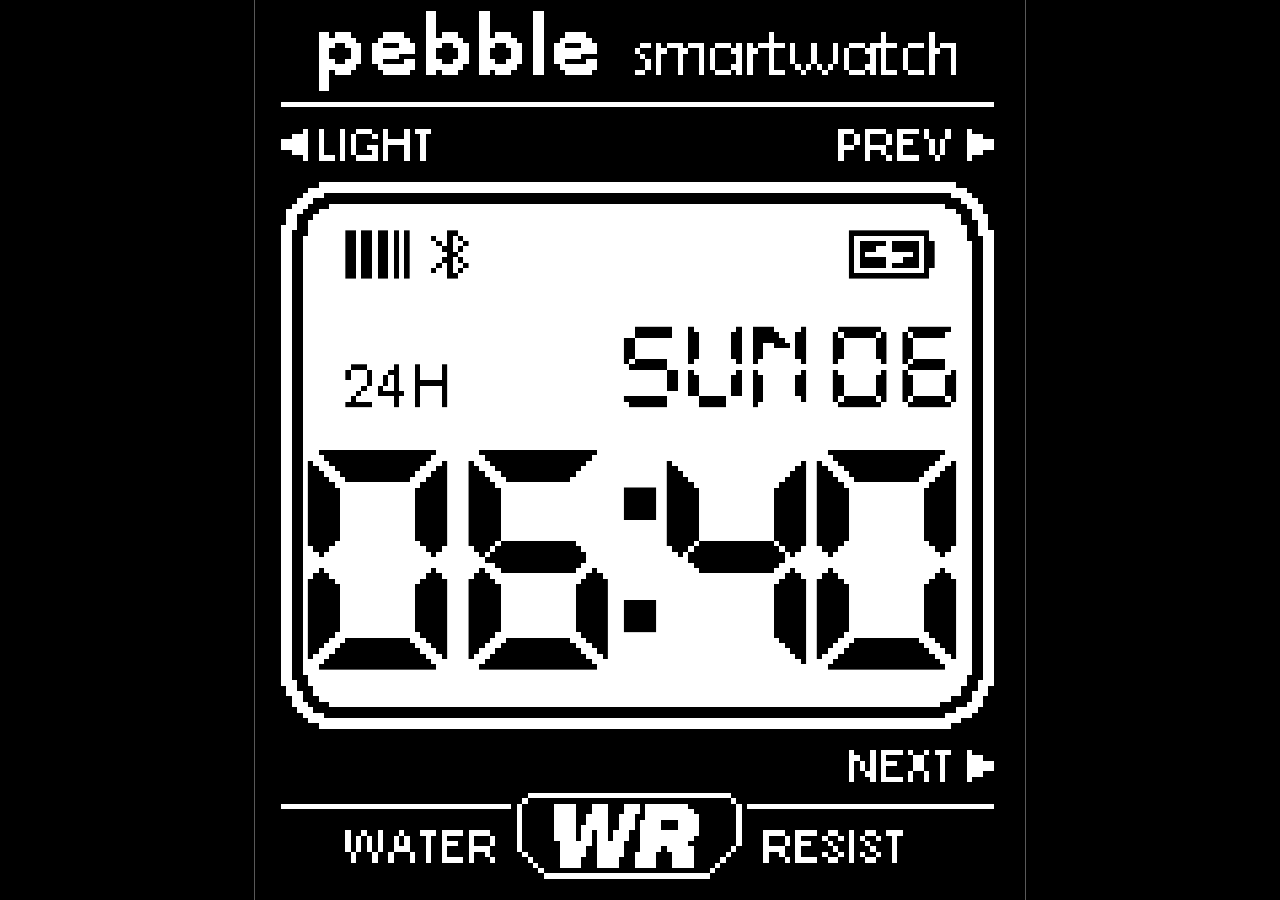
==== dashboard/index.html @ 640cef7f "Initial commit: Pebble 91Dub giant wall clock CAD, E-Ink dashboard, and Nook setup" ====
<!DOCTYPE html>
<html>
<head>
  <meta charset="utf-8">
  <title>Pebble 91Dub E-Ink Wall Clock</title>
  <meta name="viewport" content="width=device-width, initial-scale=1.0, maximum-scale=1.0, user-scalable=no">
  <meta name="apple-mobile-web-app-capable" content="yes">
  <meta name="mobile-web-app-capable" content="yes">
  <style>
/* Pebble 91Dub E-Ink Clock Stylesheet */
/* Optimized for E-Ink Pearl displays & legacy Android 2.1 WebKit */

* {
  margin: 0;
  padding: 0;
  box-sizing: border-box;
  -webkit-user-select: none;
  -moz-user-select: none;
  user-select: none;
  -webkit-touch-callout: none;
}

html, body {
  width: 100%;
  height: 100%;
  overflow: hidden;
  background-color: #000000;
  font-family: monospace, sans-serif;
}

#viewport {
  position: absolute;
  top: 0;
  left: 0;
  width: 100%;
  height: 100%;
  display: -webkit-box;
  display: -moz-box;
  display: box;
  display: flex;
  -webkit-box-pack: center;
  -moz-box-pack: center;
  justify-content: center;
  -webkit-box-align: center;
  -moz-box-align: center;
  align-items: center;
  background-color: #000000;
}

/* 4x integer scaled Pebble canvas (144x168 -> 576x672) */
#pebble-screen {
  position: relative;
  width: 576px;
  height: 672px;
  background-color: #ffffff;
  overflow: hidden;
  /* Ensure pixelated crisp edges on e-ink and high-res screens */
  image-rendering: -webkit-optimize-contrast;
  image-rendering: -moz-crisp-edges;
  image-rendering: crisp-edges;
  image-rendering: pixelated;
}

/* Background layers */
#bg-layer {
  position: absolute;
  top: 0;
  left: 0;
  width: 576px;
  height: 672px;
}

#branding-mask-layer {
  position: absolute;
  top: 0;
  left: 0;
  width: 576px;
  height: 76px;
  display: none;
}

/* Status row: Meter, Bluetooth, Battery */
#meter-layer {
  position: absolute;
  top: 172px;
  left: 68px;
  width: 48px;
  height: 36px;
}

#bluetooth-layer {
  position: absolute;
  top: 172px;
  left: 132px;
  width: 28px;
  height: 36px;
}

#battery-bar {
  position: absolute;
  top: 180px;
  left: 452px;
  width: 44px;
  height: 20px;
  background-color: #000000;
  z-index: 2;
}

#battery-icon-layer {
  position: absolute;
  top: 172px;
  left: 444px;
  width: 64px;
  height: 36px;
  z-index: 3;
}

#battery-percent-tens {
  position: absolute;
  top: 172px;
  left: 356px;
  width: 20px;
  height: 32px;
}

#battery-percent-units {
  position: absolute;
  top: 172px;
  left: 380px;
  width: 20px;
  height: 32px;
}

#battery-percent-symbol {
  position: absolute;
  top: 172px;
  left: 404px;
  width: 28px;
  height: 28px;
}

/* Time format (24H or PM) */
#time-format-layer {
  position: absolute;
  top: 272px;
  left: 68px;
  width: 76px;
  height: 32px;
  display: none;
}

/* Day & Date */
#day-name-layer {
  position: absolute;
  top: 244px;
  left: 276px;
  width: 136px;
  height: 60px;
}

#date-digit-tens {
  position: absolute;
  top: 244px;
  left: 432px;
  width: 40px;
  height: 60px;
}

#date-digit-units {
  position: absolute;
  top: 244px;
  left: 484px;
  width: 40px;
  height: 60px;
}

/* Big Time Group (Default Mode) */
#big-time-group {
  position: absolute;
  top: 0;
  left: 0;
  width: 576px;
  height: 672px;
}

#time-digit-hour-tens {
  position: absolute;
  top: 336px;
  left: 40px;
  width: 104px;
  height: 164px;
}

#time-digit-hour-units {
  position: absolute;
  top: 336px;
  left: 160px;
  width: 104px;
  height: 164px;
}

#separator-layer {
  position: absolute;
  top: 364px;
  left: 276px;
  width: 24px;
  height: 108px;
}

#time-digit-min-tens {
  position: absolute;
  top: 336px;
  left: 308px;
  width: 104px;
  height: 164px;
}

#time-digit-min-units {
  position: absolute;
  top: 336px;
  left: 420px;
  width: 104px;
  height: 164px;
}

/* Medium Time Group (Seconds Mode) */
#med-time-group {
  position: absolute;
  top: 0;
  left: 0;
  width: 576px;
  height: 672px;
  display: none;
}

#med-digit-hour-tens {
  position: absolute;
  top: 352px;
  left: 48px;
  width: 80px;
  height: 128px;
}

#med-digit-hour-units {
  position: absolute;
  top: 352px;
  left: 140px;
  width: 80px;
  height: 128px;
}

#med-separator-layer {
  position: absolute;
  top: 372px;
  left: 228px;
  width: 20px;
  height: 104px;
}

#med-digit-min-tens {
  position: absolute;
  top: 352px;
  left: 260px;
  width: 80px;
  height: 128px;
}

#med-digit-min-units {
  position: absolute;
  top: 352px;
  left: 348px;
  width: 80px;
  height: 128px;
}

#sec-digit-tens {
  position: absolute;
  top: 416px;
  left: 436px;
  width: 40px;
  height: 60px;
}

#sec-digit-units {
  position: absolute;
  top: 416px;
  left: 484px;
  width: 40px;
  height: 60px;
}

/* Invert / "Junkie Mode" */
.inverted {
  -webkit-filter: invert(100%);
  -moz-filter: invert(100%);
  -o-filter: invert(100%);
  -ms-filter: invert(100%);
  filter: invert(100%);
}

/* Anti-Ghosting Flash Screen */
#eink-flash {
  position: absolute;
  top: 0;
  left: 0;
  width: 100%;
  height: 100%;
  background-color: #ffffff;
  z-index: 999;
  display: none;
}

/* Settings Touch Drawer */
#settings-panel {
  position: absolute;
  top: 0;
  left: 0;
  width: 100%;
  background: #ffffff;
  color: #000000;
  border-bottom: 4px solid #000000;
  padding: 16px;
  z-index: 100;
  display: none;
  font-size: 18px;
  box-shadow: 0 4px 10px rgba(0,0,0,0.5);
}

#settings-panel h2 {
  font-size: 22px;
  text-align: center;
  margin-bottom: 12px;
  border-bottom: 2px solid #000;
  padding-bottom: 6px;
}

.setting-row {
  display: flex;
  justify-content: space-between;
  align-items: center;
  margin-bottom: 12px;
}

.setting-btn {
  background: #ffffff;
  color: #000000;
  border: 2px solid #000000;
  padding: 8px 14px;
  font-size: 16px;
  font-weight: bold;
  cursor: pointer;
}

.setting-btn.active {
  background: #000000;
  color: #ffffff;
}

.close-btn {
  width: 100%;
  margin-top: 10px;
  background: #000000;
  color: #ffffff;
  border: none;
  padding: 10px;
  font-size: 18px;
  font-weight: bold;
  cursor: pointer;
}

/* Tap targets for touching Nook screen */
#top-touch-bar {
  position: absolute;
  top: 0;
  left: 0;
  width: 100%;
  height: 60px;
  z-index: 50;
  cursor: pointer;
}

#bottom-touch-bar {
  position: absolute;
  bottom: 0;
  left: 0;
  width: 100%;
  height: 60px;
  z-index: 50;
  cursor: pointer;
}

</style>
</head>
<body>
  <div id="viewport">
    <!-- Tap triggers -->
    <div id="top-touch-bar" title="Tap for Settings"></div>
    <div id="bottom-touch-bar" title="Tap to Clear E-Ink Ghosting"></div>

    <!-- 4x Scaled Pebble Watch Screen -->
    <div id="pebble-screen">
      <!-- Background & Branding -->
      <img id="bg-layer" src="assets/images/background.png" alt="Background">
      <img id="branding-mask-layer" src="assets/images/branding-mask.png" alt="Branding Mask">

      <!-- Status Bar -->
      <img id="meter-layer" src="assets/images/icon_meter.png" alt="Meter">
      <img id="bluetooth-layer" src="assets/images/icon_bluetooth.png" alt="Bluetooth">
      <div id="battery-bar"></div>
      <img id="battery-icon-layer" src="assets/images/icon_battery.png" alt="Battery">
      <img id="battery-percent-tens" src="assets/images/tiny_1.png" alt="Bat Tens">
      <img id="battery-percent-units" src="assets/images/tiny_0.png" alt="Bat Units">
      <img id="battery-percent-symbol" src="assets/images/tiny_percent.png" alt="%">

      <!-- Time Format & Date -->
      <img id="time-format-layer" src="assets/images/time_format_24H.png" alt="Time Format">
      <img id="day-name-layer" src="assets/images/day_mon.png" alt="Day">
      <img id="date-digit-tens" src="assets/images/datenum_0.png" alt="Date Tens">
      <img id="date-digit-units" src="assets/images/datenum_1.png" alt="Date Units">

      <!-- Big Digits (Standard Mode) -->
      <div id="big-time-group">
        <img id="time-digit-hour-tens" src="assets/images/num_1.png" alt="H1">
        <img id="time-digit-hour-units" src="assets/images/num_2.png" alt="H2">
        <img id="separator-layer" src="assets/images/separator.png" alt=":">
        <img id="time-digit-min-tens" src="assets/images/num_3.png" alt="M1">
        <img id="time-digit-min-units" src="assets/images/num_4.png" alt="M2">
      </div>

      <!-- Medium Digits & Seconds (Seconds Mode) -->
      <div id="med-time-group">
        <img id="med-digit-hour-tens" src="assets/images/med-1.png" alt="Med H1">
        <img id="med-digit-hour-units" src="assets/images/med-2.png" alt="Med H2">
        <img id="med-separator-layer" src="assets/images/med-separator.png" alt=":">
        <img id="med-digit-min-tens" src="assets/images/med-3.png" alt="Med M1">
        <img id="med-digit-min-units" src="assets/images/med-4.png" alt="Med M2">
        <img id="sec-digit-tens" src="assets/images/sm-0.png" alt="S1">
        <img id="sec-digit-units" src="assets/images/sm-0.png" alt="S2">
      </div>
    </div>

    <!-- Waveform Anti-Ghosting Flash Screen -->
    <div id="eink-flash"></div>

    <!-- Settings Touch Panel -->
    <div id="settings-panel">
      <h2>91Dub Clock Settings</h2>
      
      <div class="setting-row">
        <span>Time Format:</span>
        <div>
          <button id="btn-format-12" class="setting-btn">12H</button>
          <button id="btn-format-24" class="setting-btn active">24H</button>
        </div>
      </div>

      <div class="setting-row">
        <span>Seconds Display:</span>
        <div>
          <button id="btn-seconds-off" class="setting-btn active">Off</button>
          <button id="btn-seconds-on" class="setting-btn">On</button>
        </div>
      </div>

      <div class="setting-row">
        <span>Colon Separator:</span>
        <div>
          <button id="btn-colon-solid" class="setting-btn active">Solid</button>
          <button id="btn-colon-blink" class="setting-btn">Blink</button>
        </div>
      </div>

      <div class="setting-row">
        <span>Color Theme:</span>
        <div>
          <button id="btn-invert-off" class="setting-btn active">Normal</button>
          <button id="btn-invert-on" class="setting-btn">Invert</button>
        </div>
      </div>

      <div class="setting-row">
        <span>Pebble Logo:</span>
        <div>
          <button id="btn-brand-show" class="setting-btn active">Show</button>
          <button id="btn-brand-hide" class="setting-btn">Hide</button>
        </div>
      </div>

      <div class="setting-row">
        <span>Anti-Ghosting:</span>
        <button id="btn-force-clear" class="setting-btn">Clear Screen Now</button>
      </div>

      <button id="close-settings-btn" class="close-btn">Done / Save</button>
    </div>
  </div>

  <script>
window.EMBEDDED_ASSETS = {
  "background-invert.png": "[data-uri]",
  "background.png": "[data-uri]",
  "branding-mask-invert.png": "[data-uri]",
  "branding-mask.png": "[data-uri]",
  "datenum_0.png": "[data-uri]",
  "datenum_1.png": "[data-uri]",
  "datenum_2.png": "[data-uri]",
  "datenum_3.png": "[data-uri]",
  "datenum_4.png": "[data-uri]",
  "datenum_5.png": "[data-uri]",
  "datenum_6.png": "[data-uri]",
  "datenum_7.png": "[data-uri]",
  "datenum_8.png": "[data-uri]",
  "datenum_9.png": "[data-uri]",
  "day_fri.png": "[data-uri]",
  "day_mon.png": "[data-uri]",
  "day_sat.png": "[data-uri]",
  "day_sun.png": "[data-uri]",
  "day_thu.png": "[data-uri]",
  "day_tue.png": "[data-uri]",
  "day_wed.png": "[data-uri]",
  "icon_battery.png": "[data-uri]",
  "icon_battery_charge.png": "[data-uri]",
  "icon_bluetooth.png": "[data-uri]",
  "icon_mail.png": "[data-uri]",
  "icon_meter.png": "[data-uri]",
  "med-0.png": "[data-uri]",
  "med-1.png": "[data-uri]",
  "med-2.png": "[data-uri]",
  "med-3.png": "[data-uri]",
  "med-4.png": "[data-uri]",
  "med-5.png": "[data-uri]",
  "med-6.png": "[data-uri]",
  "med-7.png": "[data-uri]",
  "med-8.png": "[data-uri]",
  "med-9.png": "[data-uri]",
  "med-separator.png": "[data-uri]",
  "menu_icon_91w.png": "[data-uri]",
  "num_0.png": "[data-uri]",
  "num_1.png": "[data-uri]",
  "num_2.png": "[data-uri]",
  "num_3.png": "[data-uri]",
  "num_4.png": "[data-uri]",
  "num_5.png": "[data-uri]",
  "num_6.png": "[data-uri]",
  "num_7.png": "[data-uri]",
  "num_8.png": "[data-uri]",
  "num_9.png": "[data-uri]",
  "separator.png": "[data-uri]",
  "sm-0.png": "[data-uri]",
  "sm-1.png": "[data-uri]",
  "sm-2.png": "[data-uri]",
  "sm-3.png": "[data-uri]",
  "sm-4.png": "[data-uri]",
  "sm-5.png": "[data-uri]",
  "sm-6.png": "[data-uri]",
  "sm-7.png": "[data-uri]",
  "sm-8.png": "[data-uri]",
  "sm-9.png": "[data-uri]",
  "time_format_24H.png": "[data-uri]",
  "time_format_PM.png": "[data-uri]",
  "tiny_0.png": "[data-uri]",
  "tiny_1.png": "[data-uri]",
  "tiny_2.png": "[data-uri]",
  "tiny_3.png": "[data-uri]",
  "tiny_4.png": "[data-uri]",
  "tiny_5.png": "[data-uri]",
  "tiny_6.png": "[data-uri]",
  "tiny_7.png": "[data-uri]",
  "tiny_8.png": "[data-uri]",
  "tiny_9.png": "[data-uri]",
  "tiny_percent.png": "[data-uri]",
};

/**
 * Pebble 91Dub E-Ink Clock Engine
 * Pure ES3/ES5 JavaScript - Compatible with Android 2.1 Eclair & modern browsers
 */

(function () {
  'use strict';

  // Config & State
  var settings = {
    is24h: true,
    showSeconds: false,
    blinkColon: false, // Default false for e-ink power saving
    invert: false,
    brandingMask: false, // false = show "PEBBLE" logo
    ghostClearMinutes: 30, // Periodic anti-ghosting waveform refresh
    batteryPercent: 100,
    isCharging: false
  };

  // Asset path resolver (overridden if ASSETS_MAP is provided)
  function getAsset(name) {
    if (window.EMBEDDED_ASSETS && window.EMBEDDED_ASSETS[name]) {
      return window.EMBEDDED_ASSETS[name];
    }
    return 'assets/images/' + name;
  }

  // Load settings from localStorage
  function loadSettings() {
    try {
      if (window.localStorage) {
        var saved = localStorage.getItem('pebble_91dub_settings');
        if (saved) {
          var parsed = JSON.parse(saved);
          for (var key in parsed) {
            if (parsed.hasOwnProperty(key)) {
              settings[key] = parsed[key];
            }
          }
        }
      }
    } catch (e) {
      // Ignore localStorage errors in restricted webviews
    }
  }

  function saveSettings() {
    try {
      if (window.localStorage) {
        localStorage.setItem('pebble_91dub_settings', JSON.stringify(settings));
      }
    } catch (e) {
      // Ignore
    }
  }

  // DOM Elements cache
  var el = {};
  function cacheElements() {
    el.screen = document.getElementById('pebble-screen');
    el.bg = document.getElementById('bg-layer');
    el.brandingMask = document.getElementById('branding-mask-layer');
    el.meter = document.getElementById('meter-layer');
    el.bluetooth = document.getElementById('bluetooth-layer');
    el.batteryBar = document.getElementById('battery-bar');
    el.batteryIcon = document.getElementById('battery-icon-layer');
    el.batTens = document.getElementById('battery-percent-tens');
    el.batUnits = document.getElementById('battery-percent-units');
    el.batSymbol = document.getElementById('battery-percent-symbol');
    el.timeFormat = document.getElementById('time-format-layer');
    el.dayName = document.getElementById('day-name-layer');
    el.dateTens = document.getElementById('date-digit-tens');
    el.dateUnits = document.getElementById('date-digit-units');

    // Big time
    el.bigGroup = document.getElementById('big-time-group');
    el.hourTens = document.getElementById('time-digit-hour-tens');
    el.hourUnits = document.getElementById('time-digit-hour-units');
    el.separator = document.getElementById('separator-layer');
    el.minTens = document.getElementById('time-digit-min-tens');
    el.minUnits = document.getElementById('time-digit-min-units');

    // Medium time (Seconds mode)
    el.medGroup = document.getElementById('med-time-group');
    el.medHourTens = document.getElementById('med-digit-hour-tens');
    el.medHourUnits = document.getElementById('med-digit-hour-units');
    el.medSeparator = document.getElementById('med-separator-layer');
    el.medMinTens = document.getElementById('med-digit-min-tens');
    el.medMinUnits = document.getElementById('med-digit-min-units');
    el.secTens = document.getElementById('sec-digit-tens');
    el.secUnits = document.getElementById('sec-digit-units');

    el.einkFlash = document.getElementById('eink-flash');
    el.settingsPanel = document.getElementById('settings-panel');
  }

  var dayNames = ['sun', 'mon', 'tue', 'wed', 'thu', 'fri', 'sat'];

  // Apply visual theme & static graphics
  function applyTheme() {
    var bgFile = settings.invert ? 'background-invert.png' : 'background.png';
    var maskFile = settings.invert ? 'branding-mask-invert.png' : 'branding-mask.png';

    el.bg.src = getAsset(bgFile);
    el.brandingMask.src = getAsset(maskFile);
    el.brandingMask.style.display = settings.brandingMask ? 'block' : 'none';

    el.meter.src = getAsset('icon_meter.png');
    el.bluetooth.src = getAsset('icon_bluetooth.png');
    el.batSymbol.src = getAsset('tiny_percent.png');

    el.separator.src = getAsset('separator.png');
    el.medSeparator.src = getAsset('med-separator.png');

    if (settings.invert) {
      el.batteryBar.style.backgroundColor = '#ffffff';
    } else {
      el.batteryBar.style.backgroundColor = '#000000';
    }

    if (settings.showSeconds) {
      el.bigGroup.style.display = 'none';
      el.medGroup.style.display = 'block';
    } else {
      el.bigGroup.style.display = 'block';
      el.medGroup.style.display = 'none';
    }
  }

  // Update battery graphic
  function updateBatteryUI() {
    var pct = settings.batteryPercent;
    var charging = settings.isCharging;

    el.batteryIcon.src = getAsset(charging ? 'icon_battery_charge.png' : 'icon_battery.png');

    // Draw battery fill bar (up to 44px wide at 4x scale)
    var barWidth = Math.round((pct / 100.0) * 44);
    el.batteryBar.style.width = barWidth + 'px';

    if (pct >= 100) {
      el.batTens.style.display = 'none';
      el.batUnits.style.display = 'none';
      el.batSymbol.style.display = 'none';
      el.batteryBar.style.display = 'block';
    } else {
      el.batTens.style.display = 'block';
      el.batUnits.style.display = 'block';
      el.batSymbol.style.display = 'block';
      el.batTens.src = getAsset('tiny_' + Math.floor(pct / 10) + '.png');
      el.batUnits.src = getAsset('tiny_' + (pct % 10) + '.png');
      el.batteryBar.style.display = 'block';
    }
  }

  // Check battery API if supported
  function initBattery() {
    try {
      if (navigator.getBattery) {
        navigator.getBattery().then(function (battery) {
          function onBatChange() {
            settings.batteryPercent = Math.round(battery.level * 100);
            settings.isCharging = battery.charging;
            updateBatteryUI();
          }
          onBatChange();
          battery.addEventListener('levelchange', onBatChange);
          battery.addEventListener('chargingchange', onBatChange);
        });
      } else {
        updateBatteryUI();
      }
    } catch (e) {
      updateBatteryUI();
    }
  }

  var lastMinute = -1;
  var lastDay = -1;
  var lastHour = -1;

  // Clock Update Routine
  function updateClock() {
    var now = new Date();
    var hours = now.getHours();
    var minutes = now.getMinutes();
    var seconds = now.getSeconds();
    var dayOfWeek = now.getDay();
    var dateNum = now.getDate();

    // 1. Update Day and Date if changed
    if (dateNum !== lastDay) {
      el.dayName.src = getAsset('day_' + dayNames[dayOfWeek] + '.png');
      el.dateTens.src = getAsset('datenum_' + Math.floor(dateNum / 10) + '.png');
      el.dateUnits.src = getAsset('datenum_' + (dateNum % 10) + '.png');
      lastDay = dateNum;
    }

    // 2. Format Hour
    var displayHour = hours;
    var isPM = hours >= 12;

    if (!settings.is24h) {
      displayHour = hours % 12;
      if (displayHour === 0) {
        displayHour = 12;
      }
      if (isPM) {
        el.timeFormat.src = getAsset('time_format_PM.png');
        el.timeFormat.style.display = 'block';
      } else {
        el.timeFormat.style.display = 'none';
      }
    } else {
      el.timeFormat.src = getAsset('time_format_24H.png');
      el.timeFormat.style.display = 'block';
    }

    // 3. Render Digits
    var hTens = Math.floor(displayHour / 10);
    var hUnits = displayHour % 10;
    var mTens = Math.floor(minutes / 10);
    var mUnits = minutes % 10;
    var sTens = Math.floor(seconds / 10);
    var sUnits = seconds % 10;

    if (settings.showSeconds) {
      // Medium layout
      if (!settings.is24h && hTens === 0) {
        el.medHourTens.style.display = 'none';
      } else {
        el.medHourTens.src = getAsset('med-' + hTens + '.png');
        el.medHourTens.style.display = 'block';
      }
      el.medHourUnits.src = getAsset('med-' + hUnits + '.png');
      el.medMinTens.src = getAsset('med-' + mTens + '.png');
      el.medMinUnits.src = getAsset('med-' + mUnits + '.png');

      el.secTens.src = getAsset('sm-' + sTens + '.png');
      el.secUnits.src = getAsset('sm-' + sUnits + '.png');

      if (settings.blinkColon) {
        el.medSeparator.style.visibility = (seconds % 2 === 0) ? 'visible' : 'hidden';
      } else {
        el.medSeparator.style.visibility = 'visible';
      }
    } else {
      // Big bold layout
      if (!settings.is24h && hTens === 0) {
        el.hourTens.style.display = 'none';
      } else {
        el.hourTens.src = getAsset('num_' + hTens + '.png');
        el.hourTens.style.display = 'block';
      }
      el.hourUnits.src = getAsset('num_' + hUnits + '.png');
      el.minTens.src = getAsset('num_' + mTens + '.png');
      el.minUnits.src = getAsset('num_' + mUnits + '.png');

      if (settings.blinkColon) {
        el.separator.style.visibility = (seconds % 2 === 0) ? 'visible' : 'hidden';
      } else {
        el.separator.style.visibility = 'visible';
      }
    }

    lastMinute = minutes;
    lastHour = hours;

    // Periodic Anti-Ghosting E-Ink Refresh Check
    if (settings.ghostClearMinutes > 0 && minutes % settings.ghostClearMinutes === 0 && seconds === 0) {
      triggerEinkClear();
    }
  }

  // Anti-Ghosting E-Ink Waveform Flasher
  function triggerEinkClear() {
    if (!el.einkFlash) return;
    el.einkFlash.style.backgroundColor = '#000000';
    el.einkFlash.style.display = 'block';

    setTimeout(function () {
      el.einkFlash.style.backgroundColor = '#ffffff';
      setTimeout(function () {
        el.einkFlash.style.display = 'none';
      }, 150);
    }, 150);
  }

  // Timer loop scheduler
  var timerId = null;
  function scheduleNextTick() {
    if (timerId) {
      clearTimeout(timerId);
      timerId = null;
    }

    updateClock();

    if (settings.showSeconds || settings.blinkColon) {
      // 1-second interval
      var now = new Date();
      var delay = 1000 - now.getMilliseconds();
      timerId = setTimeout(scheduleNextTick, delay);
    } else {
      // Minute-aligned interval: wake up right on :00 seconds!
      var now = new Date();
      var msUntilNextMinute = (60 - now.getSeconds()) * 1000 - now.getMilliseconds() + 50;
      timerId = setTimeout(scheduleNextTick, msUntilNextMinute);
    }
  }

  // Responsive scaler: scales 576x672 to fit any screen
  function handleResize() {
    var vw = window.innerWidth || document.documentElement.clientWidth || 600;
    var vh = window.innerHeight || document.documentElement.clientHeight || 800;

    var scaleX = vw / 576;
    var scaleY = vh / 672;
    var scale = Math.min(scaleX, scaleY);

    // If screen is approximately 600x800, use exact 1.0 (4x Pebble pixels)
    if (vw >= 576 && vh >= 672 && Math.abs(scale - 1.0) < 0.2) {
      scale = 1.0;
    }

    var styleStr = 'scale(' + scale + ')';
    el.screen.style.webkitTransform = styleStr;
    el.screen.style.mozTransform = styleStr;
    el.screen.style.msTransform = styleStr;
    el.screen.style.transform = styleStr;
    el.screen.style.webkitTransformOrigin = 'center center';
    el.screen.style.transformOrigin = 'center center';
  }

  // Settings UI Interaction
  function initSettingsUI() {
    var topBar = document.getElementById('top-touch-bar');
    var bottomBar = document.getElementById('bottom-touch-bar');
    var closeBtn = document.getElementById('close-settings-btn');

    if (topBar) {
      topBar.onclick = function () {
        el.settingsPanel.style.display = 'block';
      };
    }

    if (bottomBar) {
      bottomBar.onclick = function () {
        triggerEinkClear();
      };
    }

    if (closeBtn) {
      closeBtn.onclick = function () {
        el.settingsPanel.style.display = 'none';
        saveSettings();
        applyTheme();
        scheduleNextTick();
      };
    }

    // Bind setting toggle buttons
    bindToggle('btn-format-12', 'btn-format-24', function (isA) {
      settings.is24h = !isA;
      updateClock();
    }, !settings.is24h);

    bindToggle('btn-seconds-off', 'btn-seconds-on', function (isA) {
      settings.showSeconds = !isA;
      applyTheme();
      scheduleNextTick();
    }, !settings.showSeconds);

    bindToggle('btn-colon-solid', 'btn-colon-blink', function (isA) {
      settings.blinkColon = !isA;
      scheduleNextTick();
    }, !settings.blinkColon);

    bindToggle('btn-invert-off', 'btn-invert-on', function (isA) {
      settings.invert = !isA;
      applyTheme();
      updateBatteryUI();
    }, !settings.invert);

    bindToggle('btn-brand-show', 'btn-brand-hide', function (isA) {
      settings.brandingMask = !isA;
      applyTheme();
    }, !settings.brandingMask);

    var clearBtn = document.getElementById('btn-force-clear');
    if (clearBtn) {
      clearBtn.onclick = function () {
        triggerEinkClear();
      };
    }
  }

  function bindToggle(idA, idB, callback, initIsA) {
    var btnA = document.getElementById(idA);
    var btnB = document.getElementById(idB);
    if (!btnA || !btnB) return;

    function setUI(isA) {
      if (isA) {
        btnA.className = 'setting-btn active';
        btnB.className = 'setting-btn';
      } else {
        btnA.className = 'setting-btn';
        btnB.className = 'setting-btn active';
      }
    }

    setUI(initIsA);

    btnA.onclick = function () {
      setUI(true);
      callback(true);
    };
    btnB.onclick = function () {
      setUI(false);
      callback(false);
    };
  }

  // Initialization
  function init() {
    loadSettings();
    cacheElements();
    applyTheme();
    initBattery();
    initSettingsUI();
    handleResize();

    window.onresize = handleResize;

    // Start tick loop
    scheduleNextTick();
  }

  if (document.readyState === 'complete' || document.readyState === 'loaded') {
    init();
  } else {
    window.onload = init;
  }

})();

</script>
</body>
</html>
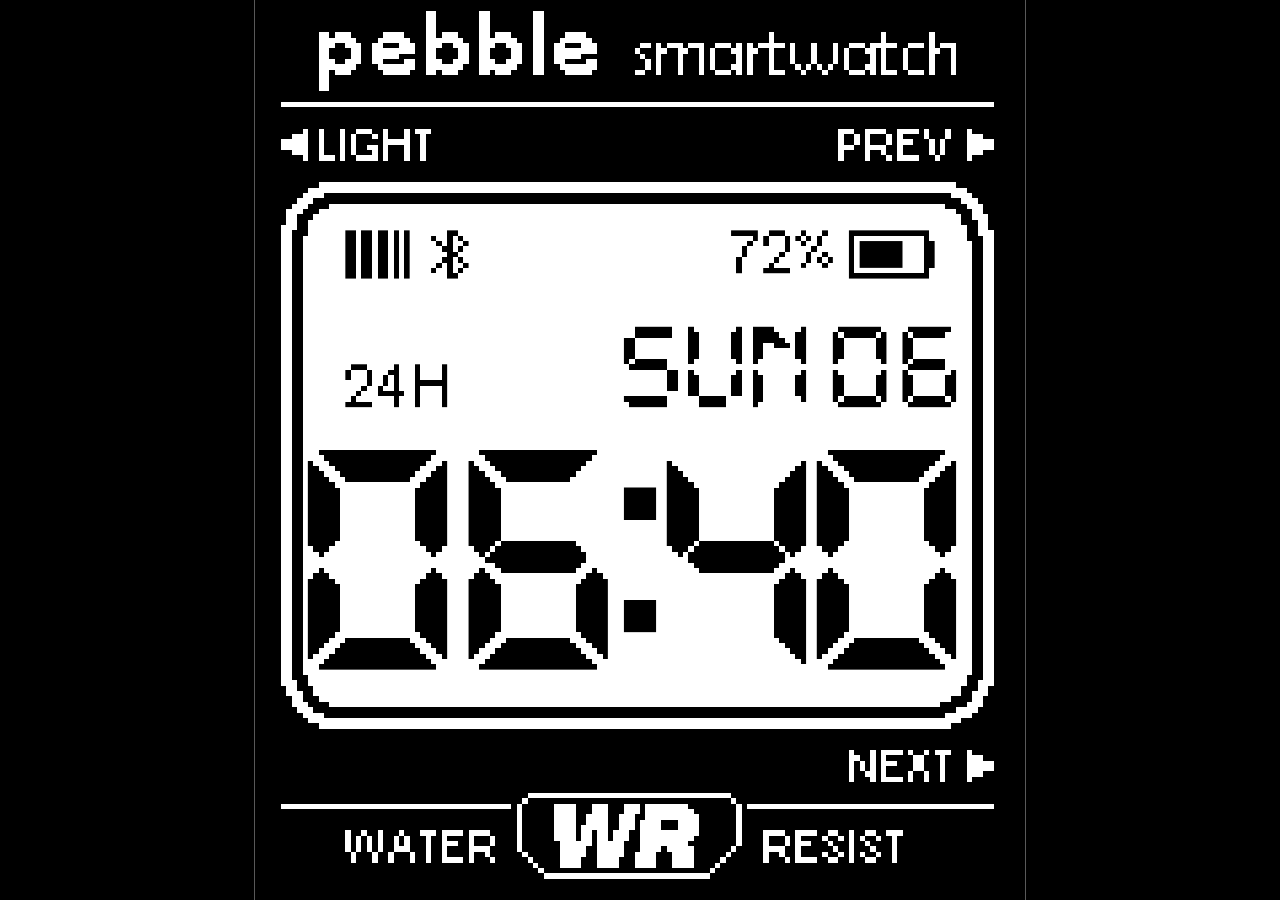
==== commit 20858eb4: "feat(clock): implement day countdown battery mode, fix battery bar z-index, update ADB docs and add " ====
--- a/dashboard/index.html
+++ b/dashboard/index.html
@@ -103,7 +103,7 @@
   width: 44px;
   height: 20px;
   background-color: #000000;
-  z-index: 2;
+  z-index: 4;
 }
 
 #battery-icon-layer {
@@ -587,6 +587,7 @@
     invert: false,
     brandingMask: false, // false = show "PEBBLE" logo
     ghostClearMinutes: 30, // Periodic anti-ghosting waveform refresh
+    batteryMode: 'day_countdown', // 'day_countdown' (00:00=100%, 12:00=50%), 'manual', or 'hardware'
     batteryPercent: 100,
     isCharging: false
   };
@@ -599,7 +600,18 @@
     return 'assets/images/' + name;
   }
 
-  // Load settings from localStorage
+  // Calculate remaining percentage of day (00:00 = 100%, 12:00 = 50%, 23:59 ≈ 0%)
+  function getDayRemainingPercent() {
+    var now = new Date();
+    var minutesElapsed = now.getHours() * 60 + now.getMinutes();
+    var totalMinutes = 1440; // 24 * 60
+    var remaining = Math.round(((totalMinutes - minutesElapsed) / totalMinutes) * 100);
+    if (remaining > 100) remaining = 100;
+    if (remaining < 0) remaining = 0;
+    return remaining;
+  }
+
+  // Load settings from localStorage and URL query params
   function loadSettings() {
     try {
       if (window.localStorage) {
@@ -615,6 +627,42 @@
       }
     } catch (e) {
       // Ignore localStorage errors in restricted webviews
+    }
+
+    // URL parameters (e.g., ?battery=90 or ?battery=day or ?invert=1)
+    try {
+      if (window.location && window.location.search) {
+        var qs = window.location.search.substring(1);
+        if (qs) {
+          var pairs = qs.split('&');
+          for (var i = 0; i < pairs.length; i++) {
+            var parts = pairs[i].split('=');
+            var k = decodeURIComponent(parts[0]);
+            var v = decodeURIComponent(parts[1] || '');
+            if (k === 'battery') {
+              if (v === 'day' || v === 'countdown') {
+                settings.batteryMode = 'day_countdown';
+              } else {
+                var b = parseInt(v, 10);
+                if (!isNaN(b)) {
+                  settings.batteryPercent = b;
+                  settings.batteryMode = 'manual';
+                }
+              }
+            } else if (k === 'charging') {
+              settings.isCharging = (v === '1' || v === 'true');
+            } else if (k === 'invert') {
+              settings.invert = (v === '1' || v === 'true');
+            } else if (k === '24h') {
+              settings.is24h = (v === '1' || v === 'true');
+            } else if (k === 'seconds') {
+              settings.showSeconds = (v === '1' || v === 'true');
+            }
+          }
+        }
+      }
+    } catch (e2) {
+      // Ignore
     }
   }
 
@@ -703,6 +751,10 @@
 
   // Update battery graphic
   function updateBatteryUI() {
+    if (settings.batteryMode === 'day_countdown') {
+      settings.batteryPercent = getDayRemainingPercent();
+    }
+
     var pct = settings.batteryPercent;
     var charging = settings.isCharging;
 
@@ -710,43 +762,51 @@
 
     // Draw battery fill bar (up to 44px wide at 4x scale)
     var barWidth = Math.round((pct / 100.0) * 44);
+    if (barWidth > 44) barWidth = 44;
+    if (barWidth < 0) barWidth = 0;
     el.batteryBar.style.width = barWidth + 'px';
+
+    if (charging) {
+      el.batteryBar.style.display = 'none'; // Don't cover charging lightning bolt
+    } else {
+      el.batteryBar.style.display = barWidth > 0 ? 'block' : 'none';
+    }
 
     if (pct >= 100) {
       el.batTens.style.display = 'none';
       el.batUnits.style.display = 'none';
       el.batSymbol.style.display = 'none';
-      el.batteryBar.style.display = 'block';
     } else {
       el.batTens.style.display = 'block';
       el.batUnits.style.display = 'block';
       el.batSymbol.style.display = 'block';
       el.batTens.src = getAsset('tiny_' + Math.floor(pct / 10) + '.png');
       el.batUnits.src = getAsset('tiny_' + (pct % 10) + '.png');
-      el.batteryBar.style.display = 'block';
     }
   }
 
   // Check battery API if supported
   function initBattery() {
-    try {
-      if (navigator.getBattery) {
-        navigator.getBattery().then(function (battery) {
-          function onBatChange() {
-            settings.batteryPercent = Math.round(battery.level * 100);
-            settings.isCharging = battery.charging;
-            updateBatteryUI();
-          }
-          onBatChange();
-          battery.addEventListener('levelchange', onBatChange);
-          battery.addEventListener('chargingchange', onBatChange);
-        });
-      } else {
-        updateBatteryUI();
+    if (settings.batteryMode === 'hardware') {
+      try {
+        if (navigator.getBattery) {
+          navigator.getBattery().then(function (battery) {
+            function onBatChange() {
+              settings.batteryPercent = Math.round(battery.level * 100);
+              settings.isCharging = battery.charging;
+              updateBatteryUI();
+            }
+            onBatChange();
+            battery.addEventListener('levelchange', onBatChange);
+            battery.addEventListener('chargingchange', onBatChange);
+          });
+          return;
+        }
+      } catch (e) {
+        // Fall back
       }
-    } catch (e) {
-      updateBatteryUI();
-    }
+    }
+    updateBatteryUI();
   }
 
   var lastMinute = -1;
@@ -768,6 +828,11 @@
       el.dateTens.src = getAsset('datenum_' + Math.floor(dateNum / 10) + '.png');
       el.dateUnits.src = getAsset('datenum_' + (dateNum % 10) + '.png');
       lastDay = dateNum;
+    }
+
+    // Update battery countdown if minute changed
+    if (minutes !== lastMinute) {
+      updateBatteryUI();
     }
 
     // 2. Format Hour
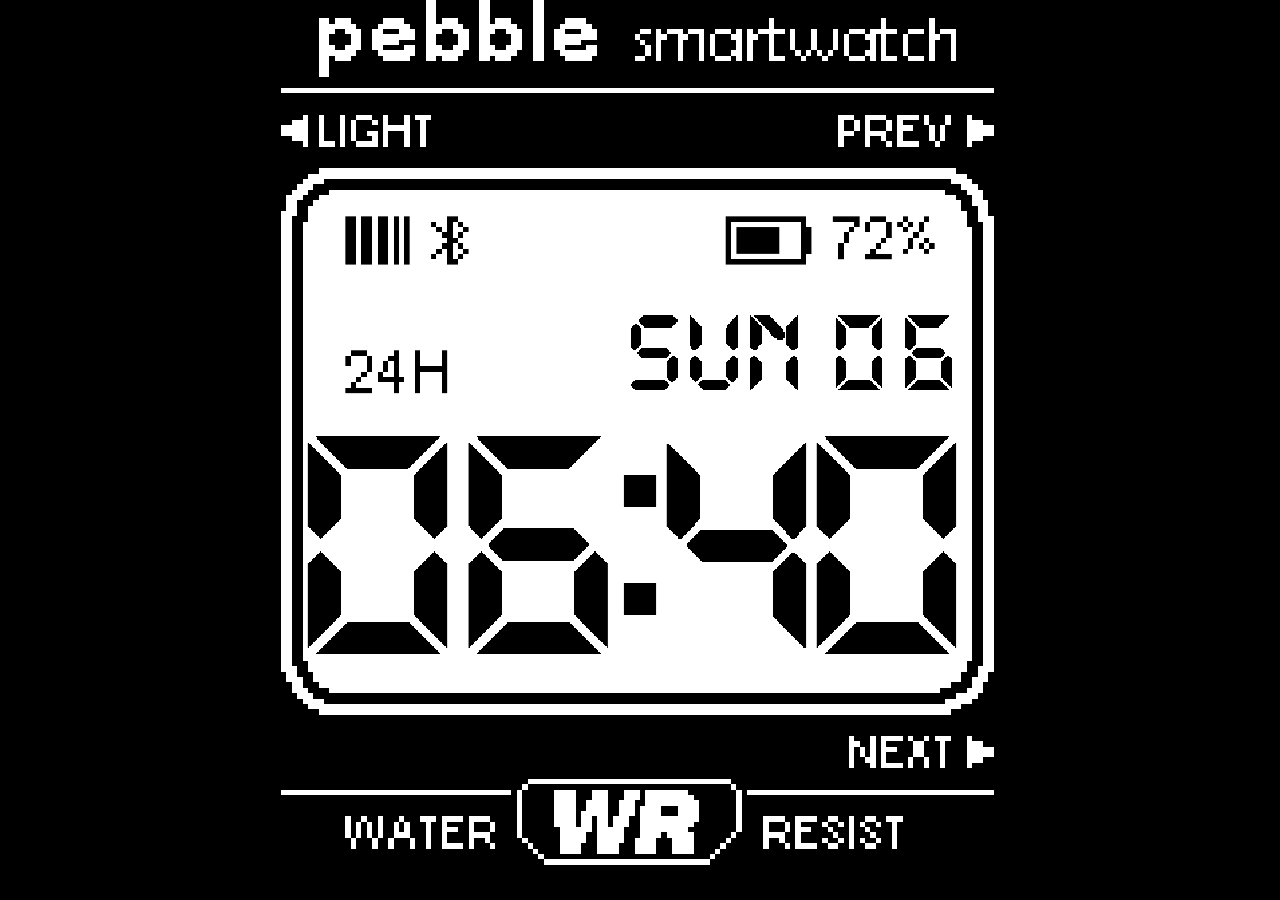
==== commit b45eb7c2: "feat(clock): regenerate 4x DS-Digital-Bold sprites, fix battery icon order, and add -14px vertical o" ====
--- a/dashboard/index.html
+++ b/dashboard/index.html
@@ -50,9 +50,10 @@
 /* 4x integer scaled Pebble canvas (144x168 -> 576x672) */
 #pebble-screen {
   position: relative;
+  top: -14px;
   width: 576px;
   height: 672px;
-  background-color: #ffffff;
+  background-color: #000000;
   overflow: hidden;
   /* Ensure pixelated crisp edges on e-ink and high-res screens */
   image-rendering: -webkit-optimize-contrast;
@@ -99,7 +100,7 @@
 #battery-bar {
   position: absolute;
   top: 180px;
-  left: 452px;
+  left: 360px;
   width: 44px;
   height: 20px;
   background-color: #000000;
@@ -109,7 +110,7 @@
 #battery-icon-layer {
   position: absolute;
   top: 172px;
-  left: 444px;
+  left: 352px;
   width: 64px;
   height: 36px;
   z-index: 3;
@@ -118,7 +119,7 @@
 #battery-percent-tens {
   position: absolute;
   top: 172px;
-  left: 356px;
+  left: 432px;
   width: 20px;
   height: 32px;
 }
@@ -126,7 +127,7 @@
 #battery-percent-units {
   position: absolute;
   top: 172px;
-  left: 380px;
+  left: 456px;
   width: 20px;
   height: 32px;
 }
@@ -134,7 +135,7 @@
 #battery-percent-symbol {
   position: absolute;
   top: 172px;
-  left: 404px;
+  left: 480px;
   width: 28px;
   height: 28px;
 }
@@ -487,6 +488,15 @@
       </div>
 
       <div class="setting-row">
+        <span>Vertical Shift:</span>
+        <div>
+          <button id="btn-offset-up" class="setting-btn">Up</button>
+          <span id="offset-y-val" style="padding: 0 8px; font-weight: bold;">-14px</span>
+          <button id="btn-offset-down" class="setting-btn">Down</button>
+        </div>
+      </div>
+
+      <div class="setting-row">
         <span>Anti-Ghosting:</span>
         <button id="btn-force-clear" class="setting-btn">Clear Screen Now</button>
       </div>
@@ -501,61 +511,61 @@
   "background.png": "[data-uri]",
   "branding-mask-invert.png": "[data-uri]",
   "branding-mask.png": "[data-uri]",
-  "datenum_0.png": "[data-uri]",
-  "datenum_1.png": "[data-uri]",
-  "datenum_2.png": "[data-uri]",
-  "datenum_3.png": "[data-uri]",
-  "datenum_4.png": "[data-uri]",
-  "datenum_5.png": "[data-uri]",
-  "datenum_6.png": "[data-uri]",
-  "datenum_7.png": "[data-uri]",
-  "datenum_8.png": "[data-uri]",
-  "datenum_9.png": "[data-uri]",
-  "day_fri.png": "[data-uri]",
-  "day_mon.png": "[data-uri]",
-  "day_sat.png": "[data-uri]",
-  "day_sun.png": "[data-uri]",
-  "day_thu.png": "[data-uri]",
-  "day_tue.png": "[data-uri]",
-  "day_wed.png": "[data-uri]",
+  "datenum_0.png": "[data-uri]",
+  "datenum_1.png": "[data-uri]",
+  "datenum_2.png": "[data-uri]",
+  "datenum_3.png": "[data-uri]",
+  "datenum_4.png": "[data-uri]",
+  "datenum_5.png": "[data-uri]",
+  "datenum_6.png": "[data-uri]",
+  "datenum_7.png": "[data-uri]",
+  "datenum_8.png": "[data-uri]",
+  "datenum_9.png": "[data-uri]",
+  "day_fri.png": "[data-uri]",
+  "day_mon.png": "[data-uri]",
+  "day_sat.png": "[data-uri]",
+  "day_sun.png": "[data-uri]",
+  "day_thu.png": "[data-uri]",
+  "day_tue.png": "[data-uri]",
+  "day_wed.png": "[data-uri]",
   "icon_battery.png": "[data-uri]",
   "icon_battery_charge.png": "[data-uri]",
   "icon_bluetooth.png": "[data-uri]",
   "icon_mail.png": "[data-uri]",
   "icon_meter.png": "[data-uri]",
-  "med-0.png": "[data-uri]",
-  "med-1.png": "[data-uri]",
-  "med-2.png": "[data-uri]",
-  "med-3.png": "[data-uri]",
-  "med-4.png": "[data-uri]",
-  "med-5.png": "[data-uri]",
-  "med-6.png": "[data-uri]",
-  "med-7.png": "[data-uri]",
-  "med-8.png": "[data-uri]",
-  "med-9.png": "[data-uri]",
-  "med-separator.png": "[data-uri]",
+  "med-0.png": "[data-uri]",
+  "med-1.png": "[data-uri]",
+  "med-2.png": "[data-uri]",
+  "med-3.png": "[data-uri]",
+  "med-4.png": "[data-uri]",
+  "med-5.png": "[data-uri]",
+  "med-6.png": "[data-uri]",
+  "med-7.png": "[data-uri]",
+  "med-8.png": "[data-uri]",
+  "med-9.png": "[data-uri]",
+  "med-separator.png": "[data-uri]",
   "menu_icon_91w.png": "[data-uri]",
-  "num_0.png": "[data-uri]",
-  "num_1.png": "[data-uri]",
-  "num_2.png": "[data-uri]",
-  "num_3.png": "[data-uri]",
-  "num_4.png": "[data-uri]",
-  "num_5.png": "[data-uri]",
-  "num_6.png": "[data-uri]",
-  "num_7.png": "[data-uri]",
-  "num_8.png": "[data-uri]",
-  "num_9.png": "[data-uri]",
-  "separator.png": "[data-uri]",
-  "sm-0.png": "[data-uri]",
-  "sm-1.png": "[data-uri]",
-  "sm-2.png": "[data-uri]",
-  "sm-3.png": "[data-uri]",
-  "sm-4.png": "[data-uri]",
-  "sm-5.png": "[data-uri]",
-  "sm-6.png": "[data-uri]",
-  "sm-7.png": "[data-uri]",
-  "sm-8.png": "[data-uri]",
-  "sm-9.png": "[data-uri]",
+  "num_0.png": "[data-uri]",
+  "num_1.png": "[data-uri]",
+  "num_2.png": "[data-uri]",
+  "num_3.png": "[data-uri]",
+  "num_4.png": "[data-uri]",
+  "num_5.png": "[data-uri]",
+  "num_6.png": "[data-uri]",
+  "num_7.png": "[data-uri]",
+  "num_8.png": "[data-uri]",
+  "num_9.png": "[data-uri]",
+  "separator.png": "[data-uri]",
+  "sm-0.png": "[data-uri]",
+  "sm-1.png": "[data-uri]",
+  "sm-2.png": "[data-uri]",
+  "sm-3.png": "[data-uri]",
+  "sm-4.png": "[data-uri]",
+  "sm-5.png": "[data-uri]",
+  "sm-6.png": "[data-uri]",
+  "sm-7.png": "[data-uri]",
+  "sm-8.png": "[data-uri]",
+  "sm-9.png": "[data-uri]",
   "time_format_24H.png": "[data-uri]",
   "time_format_PM.png": "[data-uri]",
   "tiny_0.png": "[data-uri]",
@@ -568,7 +578,7 @@
   "tiny_7.png": "[data-uri]",
   "tiny_8.png": "[data-uri]",
   "tiny_9.png": "[data-uri]",
-  "tiny_percent.png": "[data-uri]",
+  "tiny_percent.png": "[data-uri]"
 };
 
 /**
@@ -589,7 +599,8 @@
     ghostClearMinutes: 30, // Periodic anti-ghosting waveform refresh
     batteryMode: 'day_countdown', // 'day_countdown' (00:00=100%, 12:00=50%), 'manual', or 'hardware'
     batteryPercent: 100,
-    isCharging: false
+    isCharging: false,
+    offsetY: -14 // Vertical offset in px (shifts watchface up inside 3D-printed bezel)
   };
 
   // Asset path resolver (overridden if ASSETS_MAP is provided)
@@ -620,6 +631,7 @@
           var parsed = JSON.parse(saved);
           for (var key in parsed) {
             if (parsed.hasOwnProperty(key)) {
+              if (key === 'offsetY' && parsed[key] === -28) continue;
               settings[key] = parsed[key];
             }
           }
@@ -657,6 +669,11 @@
               settings.is24h = (v === '1' || v === 'true');
             } else if (k === 'seconds') {
               settings.showSeconds = (v === '1' || v === 'true');
+            } else if (k === 'offsetY' || k === 'offsety') {
+              var oy = parseInt(v, 10);
+              if (!isNaN(oy)) {
+                settings.offsetY = oy;
+              }
             }
           }
         }
@@ -747,6 +764,8 @@
       el.bigGroup.style.display = 'block';
       el.medGroup.style.display = 'none';
     }
+
+    el.screen.style.top = settings.offsetY + 'px';
   }
 
   // Update battery graphic
@@ -1032,6 +1051,30 @@
         triggerEinkClear();
       };
     }
+
+    var upBtn = document.getElementById('btn-offset-up');
+    var downBtn = document.getElementById('btn-offset-down');
+    var offsetLabel = document.getElementById('offset-y-val');
+    function updateOffsetLabel() {
+      if (offsetLabel) {
+        offsetLabel.innerHTML = settings.offsetY + 'px';
+      }
+    }
+    updateOffsetLabel();
+    if (upBtn) {
+      upBtn.onclick = function () {
+        settings.offsetY -= 4;
+        el.screen.style.top = settings.offsetY + 'px';
+        updateOffsetLabel();
+      };
+    }
+    if (downBtn) {
+      downBtn.onclick = function () {
+        settings.offsetY += 4;
+        el.screen.style.top = settings.offsetY + 'px';
+        updateOffsetLabel();
+      };
+    }
   }
 
   function bindToggle(idA, idB, callback, initIsA) {
